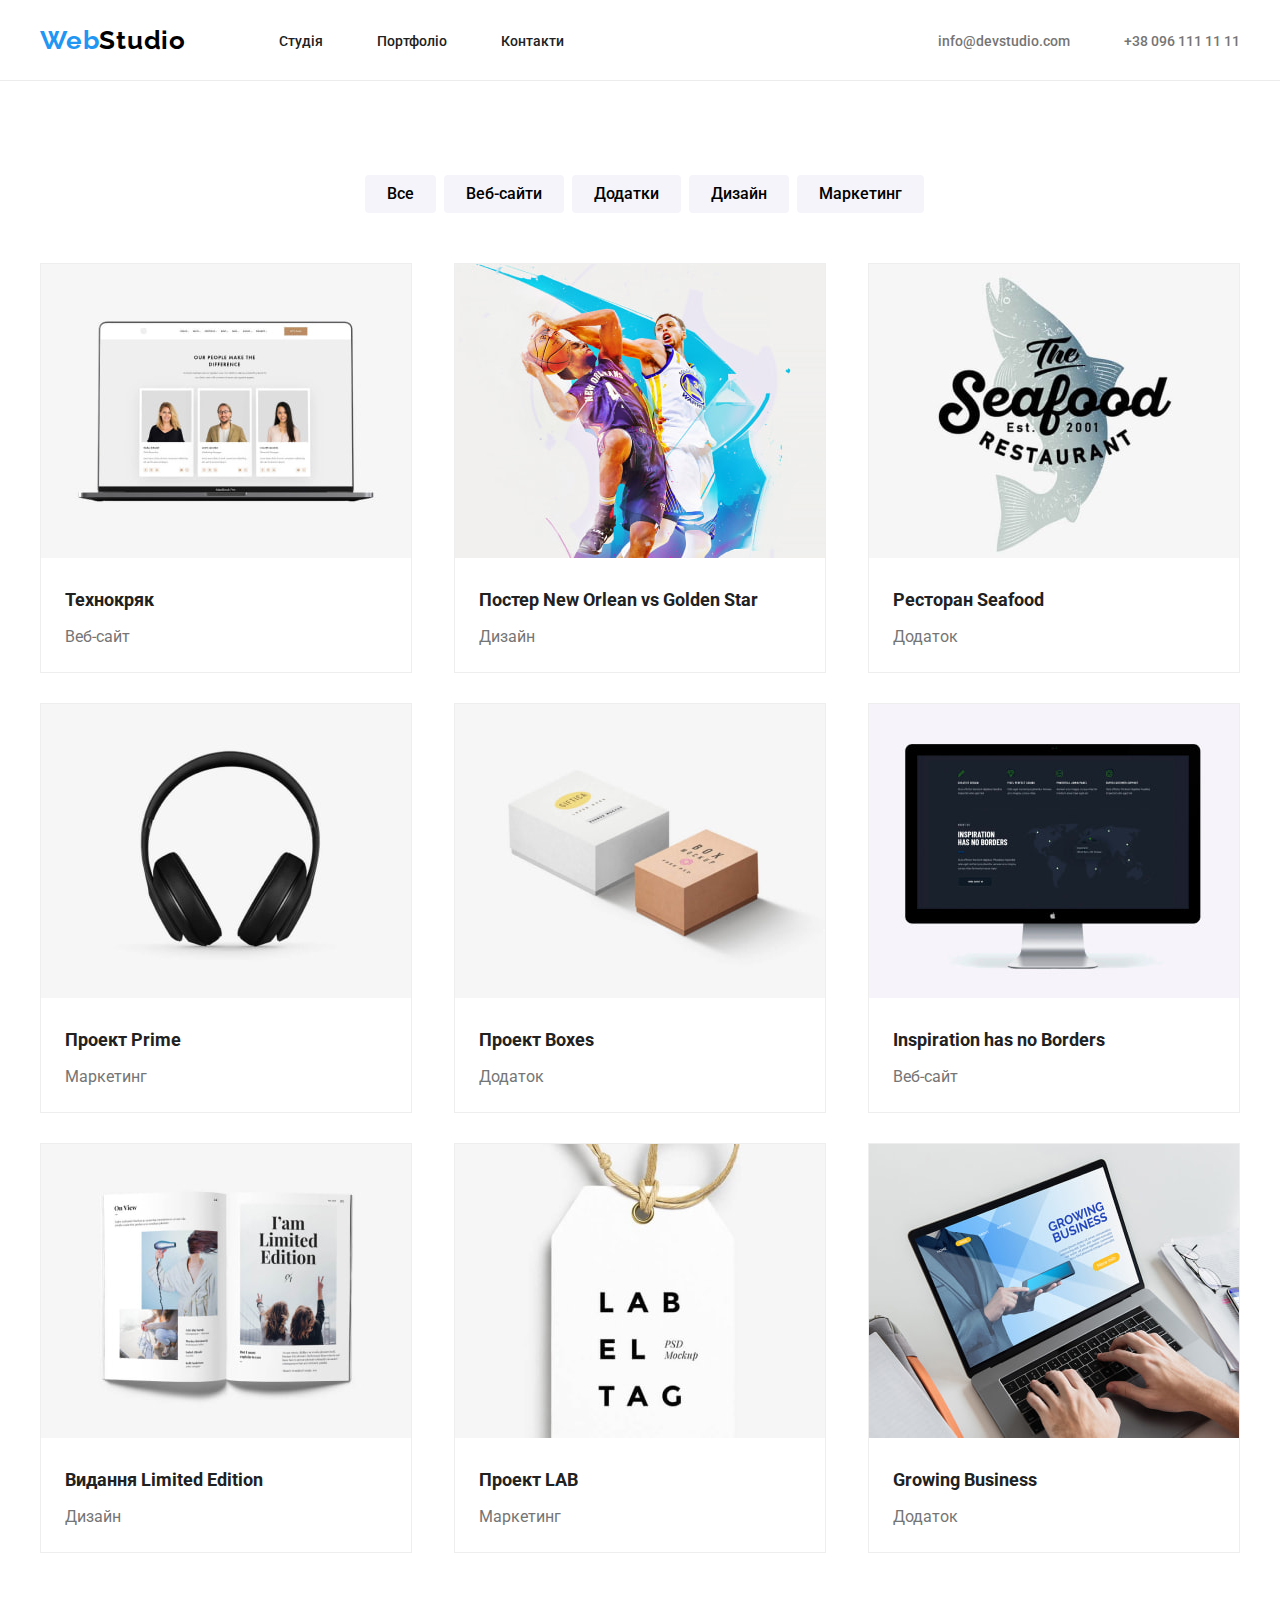
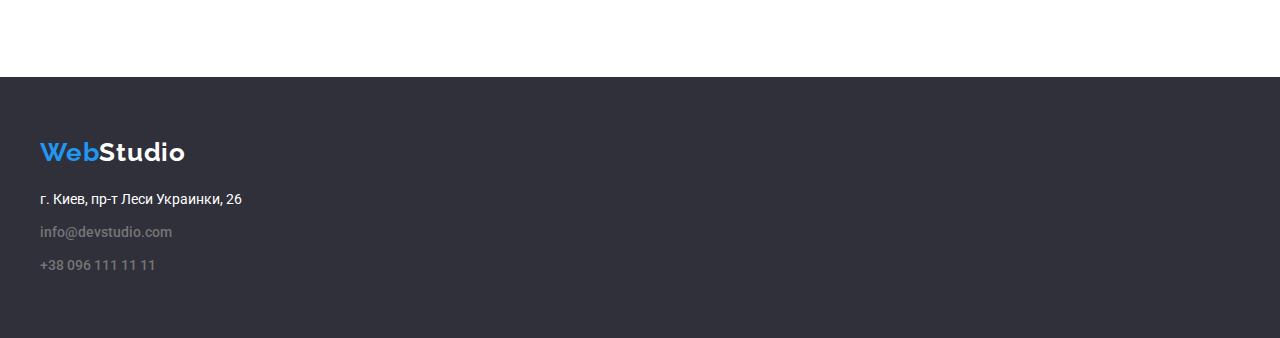
==== portfolio.html @ a1fcfa17 "Add files via upload" ====
<!DOCTYPE html>
<html lang="uk">
  <head>
    <meta charset="utf-8" />
    <meta name="viewport" content="width=device-width, initial-scale=1" />
    <link
      href="https://fonts.googleapis.com/css2?family=Raleway:wght@700&display=swap"
      rel="stylesheet"
    />
    <link
      href="https://fonts.googleapis.com/css2?family=Raleway:wght@700&family=Roboto:wght@400;500;700;900&display=swap"
      rel="stylesheet"
    />
    <link rel="stylesheet" type="text/css" href="css/style.css" />
    <title>Студія</title>
  </head>
  <body>
    <header class="header">
      <div class="container">
        <a href="index.html" class="logo"> <span>Web</span>Studio </a>
        <nav class="nav">
          <ul class="nav-list">
            <li><a href="index.html">Студія</a></li>
            <li><a href="portfolio.html">Портфоліо</a></li>
            <li><a href="#">Контакти</a></li>
          </ul>
        </nav>
        <ul class="header-contacts">
          <li>
            <a href="mailto:info@devstudio.com">info@devstudio.com</a>
          </li>
          <li>
            <a href="tel:+380961111111">+38 096 111 11 11</a>
          </li>
        </ul>
      </div>
    </header>

    <main class="container section">
      <section class="filter">
        <ul>
          <li>
            <button type="button">Все</button>
          </li>

          <li>
            <button type="button">Веб-сайти</button>
          </li>

          <li>
            <button type="button">Додатки</button>
          </li>

          <li>
            <button type="button">Дизайн</button>
          </li>

          <li>
            <button type="button">Маркетинг</button>
          </li>
        </ul>
      </section>
      <section>
        <ul class="projects">
          <li>
            <img
              src="images/webpage_technocrack.jpg"
              alt="Веб-сайт Технокряк"
              width="370px"
            />
            <h5>Технокряк</h5>
            <p>Веб-сайт</p>
          </li>

          <li>
            <img
              src="images/design_poster_new_orlean_vs_golden_star.jpg"
              alt="Дизайн баскетбольного постера New Orlean vs Golden Star"
              width="370px"
            />
            <h5>Постер New Orlean vs Golden Star</h5>
            <p>Дизайн</p>
          </li>

          <li>
            <img
              src="images/application_restraunt_seafood.jpg"
              alt="Додаток Ресторана Seafood"
              width="370px"
            />
            <h5>Ресторан Seafood</h5>
            <p>Додаток</p>
          </li>

          <li>
            <img
              src="images/marketing_project_prime.jpg"
              alt="Маркетинговий проект Prime"
              width="370px"
            />
            <h5>Проект Prime</h5>
            <p>Маркетинг</p>
          </li>

          <li>
            <img
              src="images/application_project_boxes.jpg"
              alt="Додаток для проекту Boxes"
              width="370px"
            />
            <h5>Проект Boxes</h5>
            <p>Додаток</p>
          </li>

          <li>
            <img
              src="images/webpage_inspiration_has_no_borders.jpg"
              alt="Веб-сайт Inspiration has no Borders"
              width="370px"
            />
            <h5>Inspiration has no Borders</h5>
            <p>Веб-сайт</p>
          </li>

          <li>
            <img
              src="images/design_edition_limited_editon.jpg"
              alt="Дизайн видання Limited Edition"
              width="370px"
            />
            <h5>Видання Limited Edition</h5>
            <p>Дизайн</p>
          </li>

          <li>
            <img
              src="images/marketing_project_lab.jpg"
              alt="Маркетинговий проект LAB"
              width="370px"
            />
            <h5>Проект LAB</h5>
            <p>Маркетинг</p>
          </li>

          <li>
            <img
              src="images/application_growing_business.jpg"
              alt="Додаток Growing Business"
              width="370px"
            />
            <h5>Growing Business</h5>
            <p>Додаток</p>
          </li>
        </ul>
      </section>
    </main>

    <footer class="footer">
      <div class="container">
        <a href="#" class="logo footer-logo"> <span>Web</span>Studio </a>
        <address class="contacts">
          <ul>
            <li>
              <a
                class="location"
                href="https://www.google.com/maps/place/%D0%B1%D1%83%D0%BB.+%D0%9B%D0%B5%D1%81%D0%B8+%D0%A3%D0%BA%D1%80%D0%B0%D0%B8%D0%BD%D0%BA%D0%B8,+26,+%D0%9A%D0%B8%D0%B5%D0%B2,+02000/@50.4265961,30.5383429,18z/data=!4m5!3m4!1s0x40d4cf0e033ecbe9:0x57a4dffefec77da0!8m2!3d50.4265807!4d30.5383858"
                >г. Киев, пр-т Леси Украинки, 26</a
              >
            </li>
            <li class="mg-top"><a href="mailto:info@devstudio.com">info@devstudio.com</a></li>
            <li class="mg-top"><a href="tel:+380961111111">+38 096 111 11 11</a></li>
          </ul>
        </address>
      </div>
    </footer>
  </body>
</html>
---- css/style.css ----
/* Reset */
ul{
	margin: 0;
	padding: 0;
}

li{
	list-style-type: none;
}

a{
	text-decoration: none;
}

address {
    font-style: normal;
}

h1, h2, h3, h4, h5, h6, p{
	margin: 0px;
}


:root{
	--primary-color: #212121;
	--active-color: #2196F3;
    --blue: #2196F3;
    --gray: #757575;
    --darkgray: #212121;
    --dimwite: #F5F4FA;
    --dimgray: #FFFFFF60;
    --section1: #2F303A;
    --section2: #E5E5E5;
    --section3: #E5E5E5;
    --section4: #F5F4FA;
    --footer: #2F303A;
    --portfoliosection: #E5E5E5;
    --about_svg: #AFB1B8;

}

/* Body */
body{
	padding: 0;
	margin: 0;
	font-family: Roboto, Verdana, Arial, Helvetica, sans-serif;
	color: var(--primary-color);
}

.container{
	width: 1200px;
	margin: 0 auto;
}

.section{
	padding: 94px 0;
}

 /* Header transmission*/
 .header .container{
	display: flex;
}

.nav-list li,
.header-contacts li{
	display: inline-block;
	margin-left: 50px;
}

.nav-list li:first-child{
	margin-left: 0;
}

.nav,
.header-contacts{
	margin: auto 0;
}

.header-contacts{
	margin-left: auto;
}

/* Header */
 .header{
 	border-bottom: 1px solid #ECECEC;
 }


.logo{
	font-family:Raleway, Verdana, Arial, Helvetica, sans-serif;
	color: #000;
	font-weight: 700;
	font-size: 26px;
	line-height: 1.17;
	letter-spacing: 0.03em;
	padding: 25px 0;
	margin-right: 93px;
}

.logo span{
	color: var(--active-color);
}

.nav-list a{
	color: var(--primary-color);
	font-weight: 500;
	font-size: 14px;
	line-height: 1.17;
}

.nav-list a:hover{
	color: var(--active-color);
}

.header-contacts a{
	color: #757575;
	font-weight: 500;
	font-size: 14px;
	line-height: 1.17;
}

.header-contacts a:hover{
	color: var(--active-color);
}

.contacts a:hover{
	color: var(--active-color);
}

 /* Hero */
.hero{
	color: #fff;
	letter-spacing: 0.06em;
	background-color: #2F303A;
	font-weight: 900;
	font-size: 44px;
	padding: 200px 0;
	line-height: 1.36;
}

.title{
	text-align: center;
	text-transform: uppercase;
	display: block;
	width: 780px;
	margin: 0 auto;
}

.title-button{
	font-family: Roboto;
	color: #fff;
	font-weight: 700;
	font-size: 16px;
	line-height: 1.875;
	background-color: #2196F3;
	padding: 10px 32px;
	border: 0;
	border-radius: 4px;
	display: block;
	margin: 20px auto;
	cursor: pointer
}

.team-section{
	background-color: #F5F4FA;
}
/* benefits */
.benefits ul{
	display: flex;
	justify-content: space-between;
}

.benefits li{
	width: 270px;
}

.benefits h2{
	text-transform: uppercase;
	font-size: 14px;
	font-weight: 700;
	line-height: 1.17;
}

.benefits p{
	margin-top: 10px;
	color: #757575;
	font-size: 14px;
	line-height: 1.71;
}

 /*occupation*/
.occupation{
	padding-bottom: 99px;
}

.occupation ul{
	display: flex;
	justify-content: space-between;
}

.occupation-title{
	font-size: 36px;
	text-align: center;
	margin-bottom: 50px;
}

 /*team-section*/
.team-section ul{
	display: flex;
	justify-content: space-between;
}

.team-section h2{
	margin-bottom: 50px;
	text-align: center;
	font-size: 36px;
	line-height: 1.17;
}

.team-section h3{
	font-weight: 500;
	font-size: 16px;
	line-height: 1.17;
	text-align: center;
	margin-top: 30px;
	margin-bottom: 10px;
}

.team-section p{
	text-align: center;
	color: #757575;
	font-size: 16px;
	line-height: 1.17;
	margin-bottom: 30px;
}



.team-list li{
	background-color: #fff;
	box-shadow: 0px 1px 3px rgba(0, 0, 0, 0.12), 0px 1px 1px rgba(0, 0, 0, 0.14), 0px 2px 1px rgba(0, 0, 0, 0.2);
	border-radius: 0px 0px 4px 4px;

}

 /* Footer */
.footer{
	padding: 60px 0;
	background-color: #2F303A;
}

.footer .logo{
	color: #fff;
}

.contacts .location{
	color: #fff;
	font-weight: 400;
}

.contacts{
	margin-top: 20px;
}

.contacts a{
	color: #757575;
	font-weight: 500;
	font-size: 14px;
	line-height: 1.71;
}

.contacts .mg-top{
	margin-top: 9px;
}

/* Portfolio */
.filter{
	padding-bottom: 50px;
}

.filter ul{
	display: flex;
	justify-content: center;
}

.filter button{
	font-family: Roboto;
	font-weight: 500;
	font-size: 16px;
	line-height: 1.625;
	background-color:#F5F4FA;
	padding: 6px 22px;
	border: 0;
	border-radius: 4px;
	cursor: pointer;
	margin-left: 8px;
}

.filter button:hover{
	font-family: Roboto;
	color: #fff;
	background-color: var(--active-color);
}

.projects{
	display: flex;
	flex-wrap: wrap;
	justify-content: space-between;
}

.projects li{
	border: 1px solid #EEEEEE;
	width: 370px;
	margin-bottom: 30px;
}

.projects h5{
	margin: 20px 24px 4px;
	font-size: 18px;
	line-height: 2;
}

.projects p{
	color: #757575;
	font-size: 16px;
	line-height: 1.875;
	margin: 0 24px 20px;
}

.svg_letter {
    width: 16px;
    height: 12px;
    margin-right: 10px;
    fill: var(--gray);
}

.svg_phone {
    width: 10px;
    height: 16px;
    margin-right: 10px;
    fill: var(--gray);
}
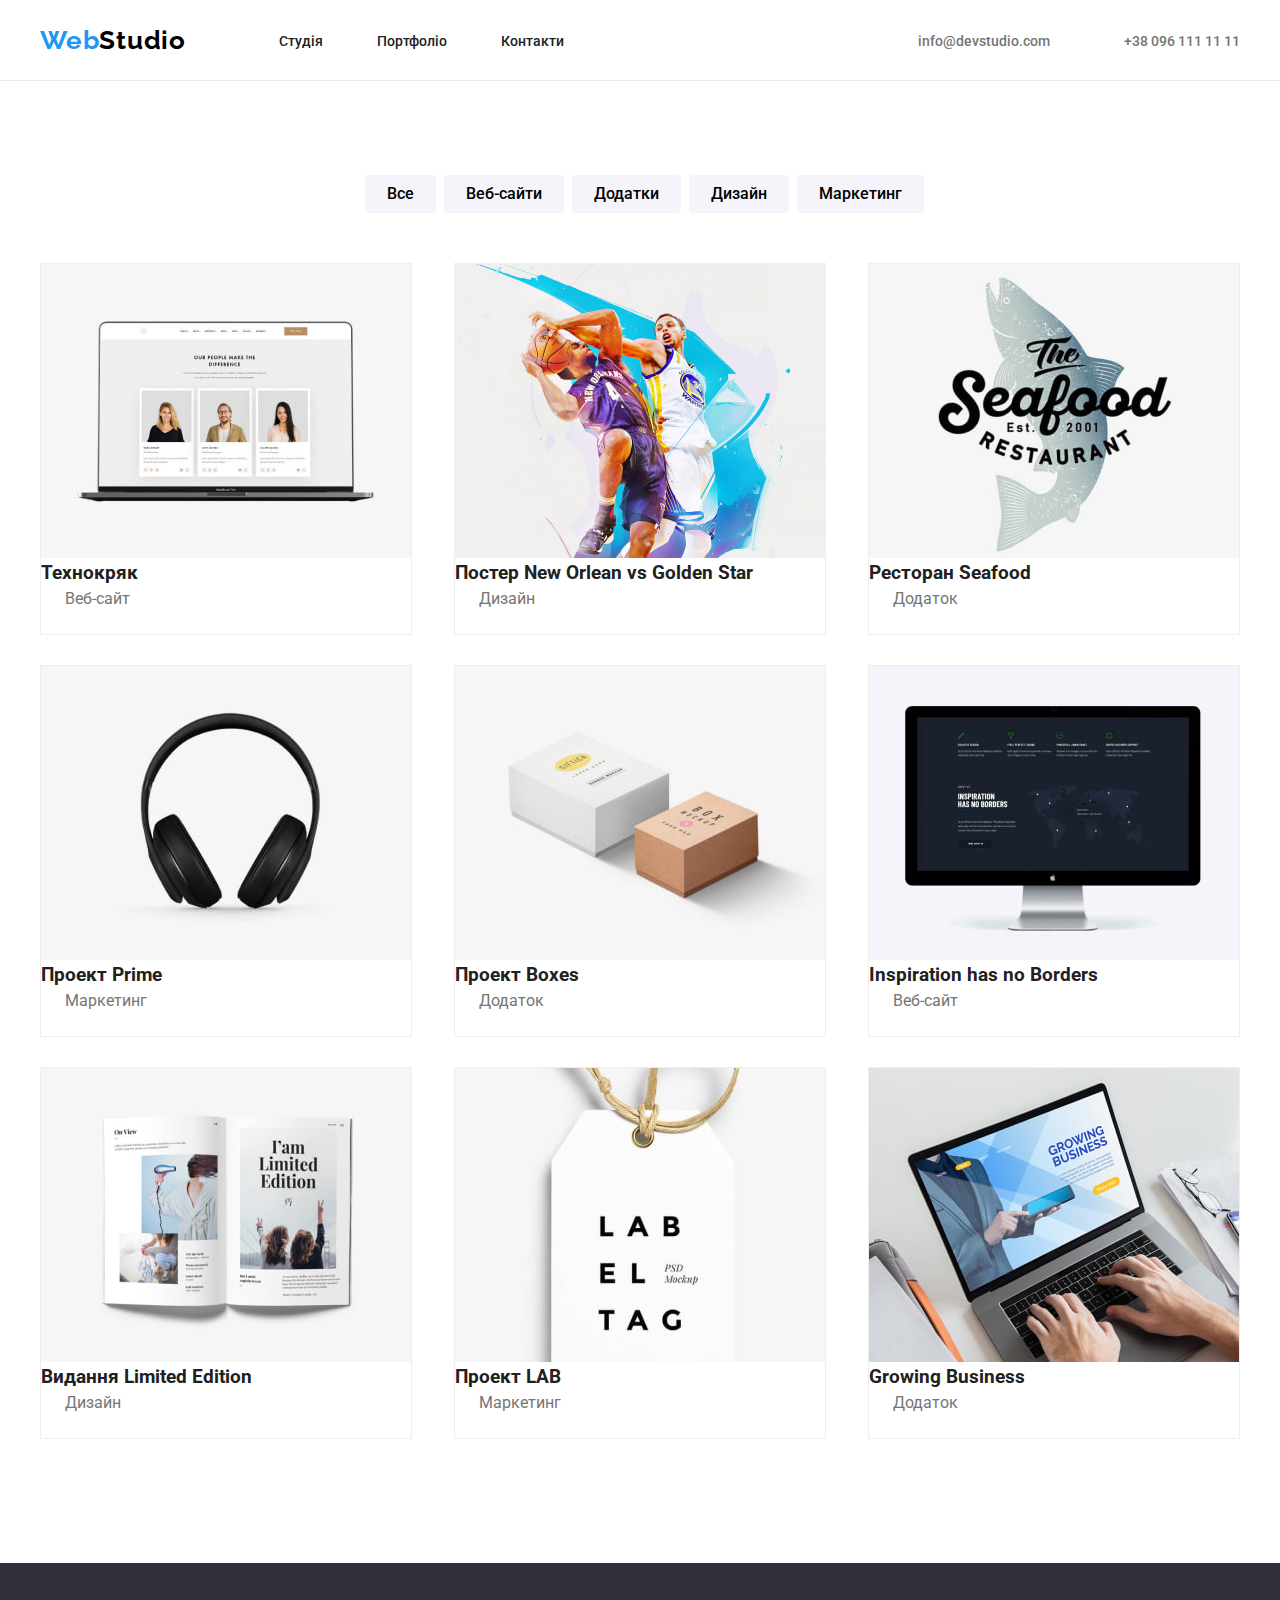
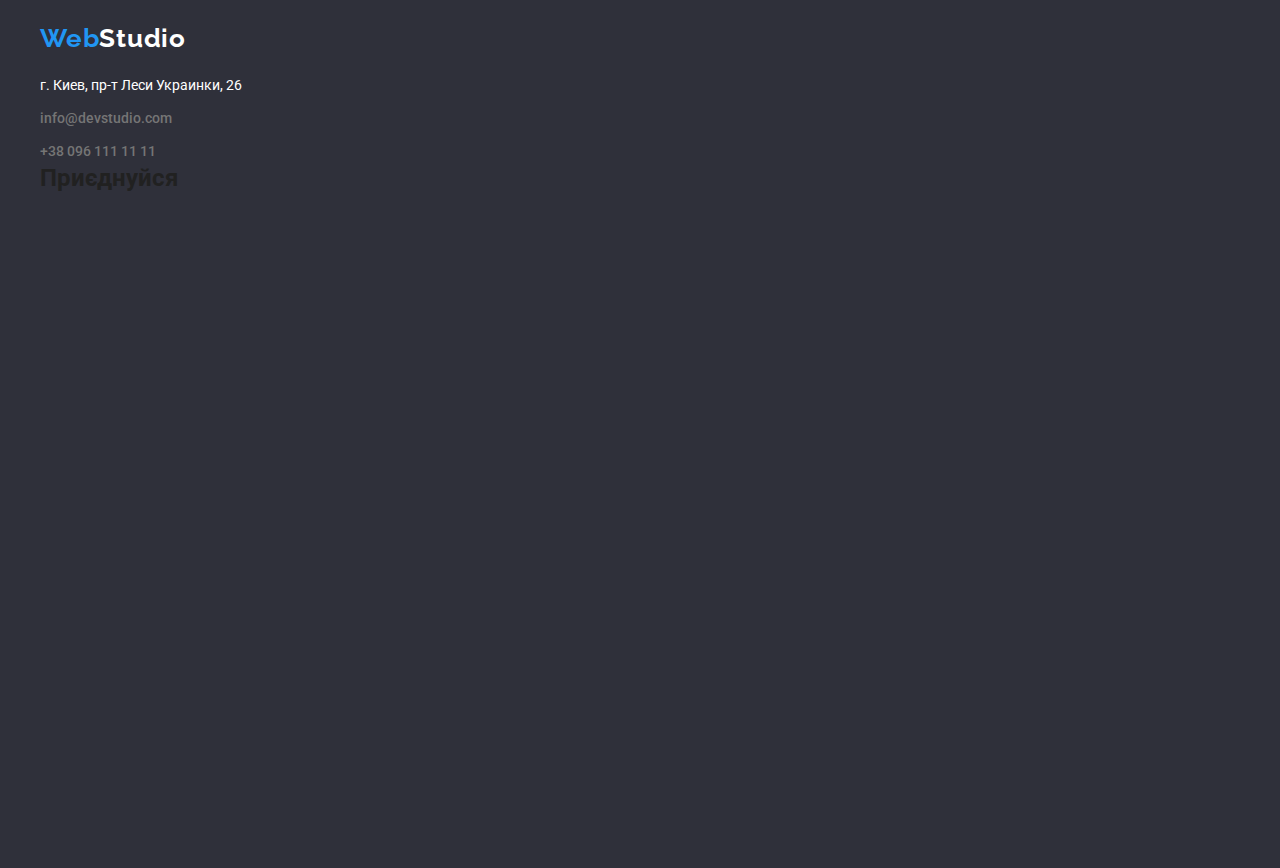
==== commit 2889af13: "Update portfolio.html" ====
--- a/portfolio.html
+++ b/portfolio.html
@@ -27,10 +27,17 @@
         </nav>
         <ul class="header-contacts">
           <li>
+            <svg class="svg_letter">
+              <use xlink:href="image/icons.svg#icon-letter"></use>
+            </svg>
             <a href="mailto:info@devstudio.com">info@devstudio.com</a>
           </li>
           <li>
-            <a href="tel:+380961111111">+38 096 111 11 11</a>
+            <a href="tel:+380961111111">
+              <svg class="svg_phone">
+                <use xlink:href="image/icons.svg#icon-phone"></use></svg
+              >+38 096 111 11 11</a
+            >
           </li>
         </ul>
       </div>
@@ -68,8 +75,10 @@
               alt="Веб-сайт Технокряк"
               width="370px"
             />
-            <h5>Технокряк</h5>
-            <p>Веб-сайт</p>
+            <div class="portfolio-text-items">
+              <h3>Технокряк</h3>
+              <p>Веб-сайт</p>
+            </div>
           </li>
 
           <li>
@@ -78,8 +87,10 @@
               alt="Дизайн баскетбольного постера New Orlean vs Golden Star"
               width="370px"
             />
-            <h5>Постер New Orlean vs Golden Star</h5>
-            <p>Дизайн</p>
+            <div class="portfolio-text-items">
+              <h3>Постер New Orlean vs Golden Star</h3>
+              <p>Дизайн</p>
+            </div>
           </li>
 
           <li>
@@ -88,8 +99,10 @@
               alt="Додаток Ресторана Seafood"
               width="370px"
             />
-            <h5>Ресторан Seafood</h5>
-            <p>Додаток</p>
+            <div class="portfolio-text-items">
+              <h3>Ресторан Seafood</h3>
+              <p>Додаток</p>
+            </div>
           </li>
 
           <li>
@@ -98,8 +111,10 @@
               alt="Маркетинговий проект Prime"
               width="370px"
             />
-            <h5>Проект Prime</h5>
-            <p>Маркетинг</p>
+            <div class="portfolio-text-items">
+              <h3>Проект Prime</h3>
+              <p>Маркетинг</p>
+            </div>
           </li>
 
           <li>
@@ -108,8 +123,10 @@
               alt="Додаток для проекту Boxes"
               width="370px"
             />
-            <h5>Проект Boxes</h5>
-            <p>Додаток</p>
+            <div class="portfolio-text-items">
+              <h3>Проект Boxes</h3>
+              <p>Додаток</p>
+            </div>
           </li>
 
           <li>
@@ -118,8 +135,10 @@
               alt="Веб-сайт Inspiration has no Borders"
               width="370px"
             />
-            <h5>Inspiration has no Borders</h5>
-            <p>Веб-сайт</p>
+            <div class="portfolio-text-items">
+              <h3>Inspiration has no Borders</h3>
+              <p>Веб-сайт</p>
+            </div>
           </li>
 
           <li>
@@ -128,8 +147,10 @@
               alt="Дизайн видання Limited Edition"
               width="370px"
             />
-            <h5>Видання Limited Edition</h5>
-            <p>Дизайн</p>
+            <div class="portfolio-text-items">
+              <h3>Видання Limited Edition</h3>
+              <p>Дизайн</p>
+            </div>
           </li>
 
           <li>
@@ -138,8 +159,10 @@
               alt="Маркетинговий проект LAB"
               width="370px"
             />
-            <h5>Проект LAB</h5>
-            <p>Маркетинг</p>
+            <div class="portfolio-text-items">
+              <h3>Проект LAB</h3>
+              <p>Маркетинг</p>
+            </div>
           </li>
 
           <li>
@@ -148,8 +171,10 @@
               alt="Додаток Growing Business"
               width="370px"
             />
-            <h5>Growing Business</h5>
-            <p>Додаток</p>
+            <div class="portfolio-text-items">
+              <h3>Growing Business</h3>
+              <p>Додаток</p>
+            </div>
           </li>
         </ul>
       </section>
@@ -157,20 +182,61 @@
 
     <footer class="footer">
       <div class="container">
-        <a href="#" class="logo footer-logo"> <span>Web</span>Studio </a>
-        <address class="contacts">
-          <ul>
-            <li>
-              <a
-                class="location"
-                href="https://www.google.com/maps/place/%D0%B1%D1%83%D0%BB.+%D0%9B%D0%B5%D1%81%D0%B8+%D0%A3%D0%BA%D1%80%D0%B0%D0%B8%D0%BD%D0%BA%D0%B8,+26,+%D0%9A%D0%B8%D0%B5%D0%B2,+02000/@50.4265961,30.5383429,18z/data=!4m5!3m4!1s0x40d4cf0e033ecbe9:0x57a4dffefec77da0!8m2!3d50.4265807!4d30.5383858"
-                >г. Киев, пр-т Леси Украинки, 26</a
-              >
-            </li>
-            <li class="mg-top"><a href="mailto:info@devstudio.com">info@devstudio.com</a></li>
-            <li class="mg-top"><a href="tel:+380961111111">+38 096 111 11 11</a></li>
-          </ul>
-        </address>
+        <div class="footer_box">
+          <div class="footer_main">
+            <a href="#" class="logo footer-logo"> <span>Web</span>Studio </a>
+            <address class="contacts">
+              <ul>
+                <li>
+                  <a
+                    class="location"
+                    href="https://www.google.com/maps/place/%D0%B1%D1%83%D0%BB.+%D0%9B%D0%B5%D1%81%D0%B8+%D0%A3%D0%BA%D1%80%D0%B0%D0%B8%D0%BD%D0%BA%D0%B8,+26,+%D0%9A%D0%B8%D0%B5%D0%B2,+02000/@50.4265961,30.5383429,18z/data=!4m5!3m4!1s0x40d4cf0e033ecbe9:0x57a4dffefec77da0!8m2!3d50.4265807!4d30.5383858"
+                    >г. Киев, пр-т Леси Украинки, 26</a
+                  >
+                </li>
+                <li class="mg-top">
+                  <a href="mailto:info@devstudio.com">info@devstudio.com</a>
+                </li>
+                <li class="mg-top">
+                  <a href="tel:+380961111111">+38 096 111 11 11</a>
+                </li>
+              </ul>
+            </address>
+          </div>
+          <div>
+            <h2 class="footer_title">Приєднуйся</h2>
+            <ul class="footer_svg_list">
+              <li>
+                <a class="footer_svg_link" href="#">
+                  <svg class="footer_svg">
+                    <use xlink:href="image/icons.svg#icon-instagram"></use>
+                  </svg>
+                </a>
+              </li>
+              <li>
+                <a class="footer_svg_link" href="#">
+                  <svg class="footer_svg">
+                    <use xlink:href="image/icons.svg#icon-twitter"></use>
+                  </svg>
+                </a>
+              </li>
+              <li>
+                <a class="footer_svg_link" href="#">
+                  <svg class="footer_svg">
+                    <use xlink:href="image/icons.svg#icon-facebook"></use>
+                  </svg>
+                </a>
+              </li>
+              <li>
+                <a class="footer_svg_link" href="#">
+                  <svg class="footer_svg">
+                    <use xlink:href="image/icons.svg#icon-linkedin"></use>
+                  </svg>
+                </a>
+              </li>
+            </ul>
+          </div>
+        </div>
       </div>
     </footer>
   </body>
